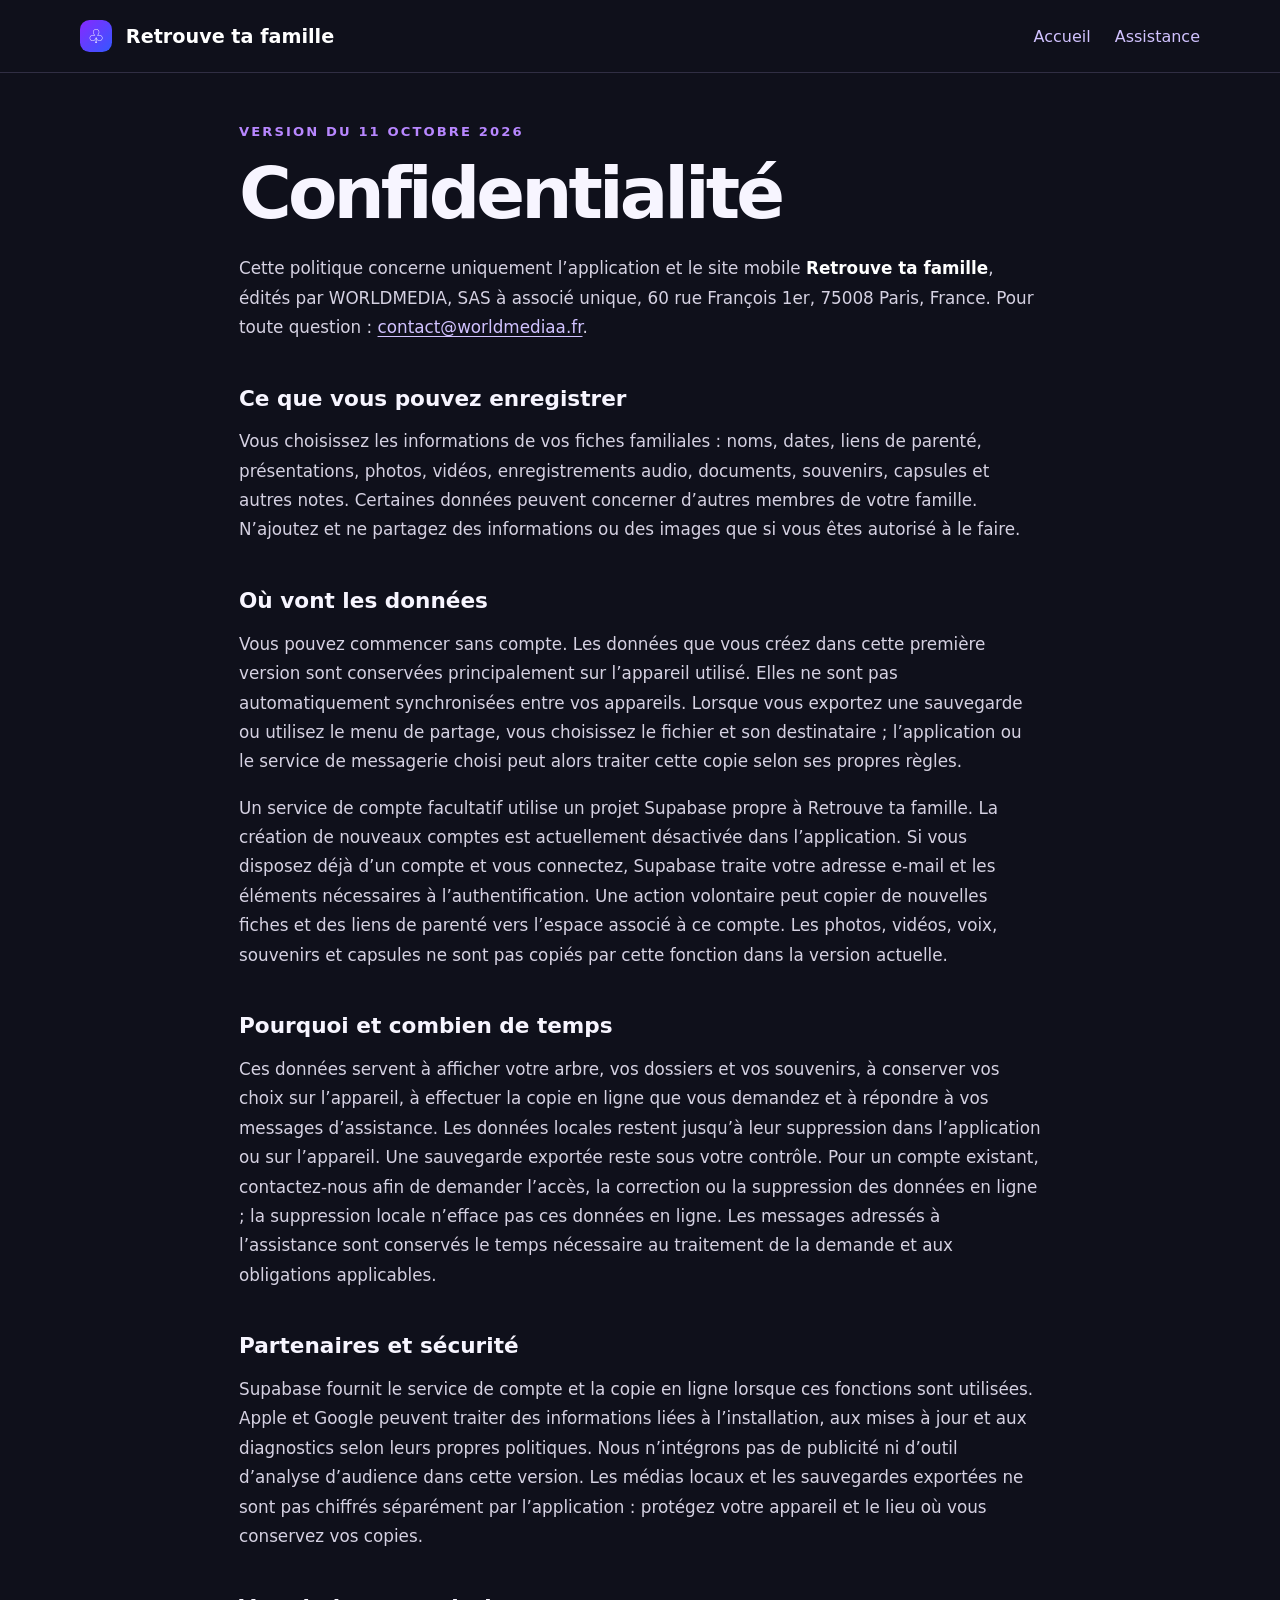
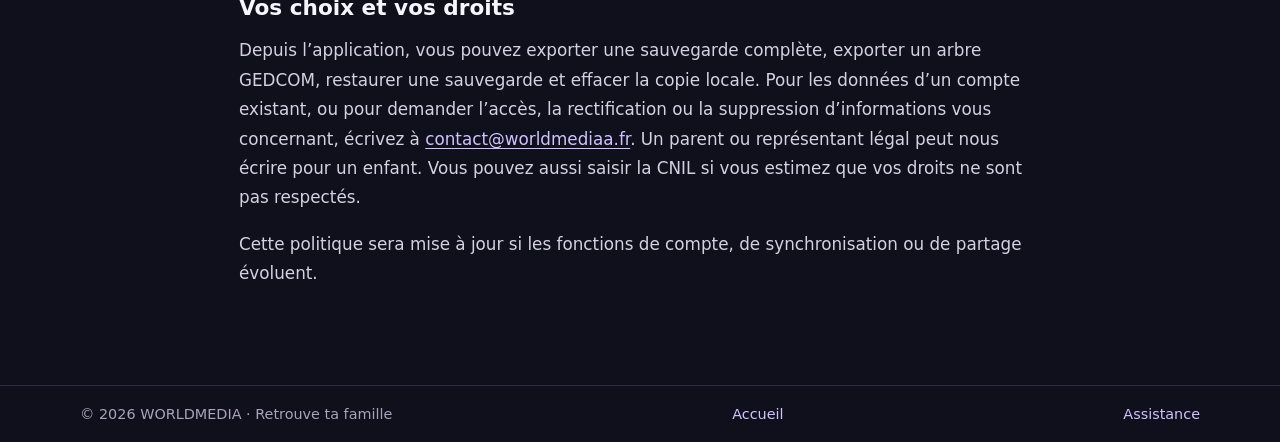
==== confidentialite.html @ b5c2c29b "Publie les informations de Retrouve ta famille" ====
<!doctype html>
<html lang="fr"><meta charset="utf-8"><meta name="viewport" content="width=device-width,initial-scale=1">
<title>Confidentialité — Retrouve ta famille</title><link rel="stylesheet" href="style.css">
<header><a class="brand" href="./"><span class="mark">♧</span> Retrouve ta famille</a><nav><a href="./">Accueil</a><a href="support.html">Assistance</a></nav></header>
<main class="document"><span class="eyebrow">Version du 11 octobre 2026</span><h1>Confidentialité</h1><p>Cette politique concerne uniquement l’application et le site mobile <strong>Retrouve ta famille</strong>, édités par WORLDMEDIA, SAS à associé unique, 60 rue François 1er, 75008 Paris, France. Pour toute question : <a href="mailto:contact@worldmediaa.fr">contact@worldmediaa.fr</a>.</p>
<h2>Ce que vous pouvez enregistrer</h2><p>Vous choisissez les informations de vos fiches familiales : noms, dates, liens de parenté, présentations, photos, vidéos, enregistrements audio, documents, souvenirs, capsules et autres notes. Certaines données peuvent concerner d’autres membres de votre famille. N’ajoutez et ne partagez des informations ou des images que si vous êtes autorisé à le faire.</p>
<h2>Où vont les données</h2><p>Vous pouvez commencer sans compte. Les données que vous créez dans cette première version sont conservées principalement sur l’appareil utilisé. Elles ne sont pas automatiquement synchronisées entre vos appareils. Lorsque vous exportez une sauvegarde ou utilisez le menu de partage, vous choisissez le fichier et son destinataire ; l’application ou le service de messagerie choisi peut alors traiter cette copie selon ses propres règles.</p><p>Un service de compte facultatif utilise un projet Supabase propre à Retrouve ta famille. La création de nouveaux comptes est actuellement désactivée dans l’application. Si vous disposez déjà d’un compte et vous connectez, Supabase traite votre adresse e-mail et les éléments nécessaires à l’authentification. Une action volontaire peut copier de nouvelles fiches et des liens de parenté vers l’espace associé à ce compte. Les photos, vidéos, voix, souvenirs et capsules ne sont pas copiés par cette fonction dans la version actuelle.</p>
<h2>Pourquoi et combien de temps</h2><p>Ces données servent à afficher votre arbre, vos dossiers et vos souvenirs, à conserver vos choix sur l’appareil, à effectuer la copie en ligne que vous demandez et à répondre à vos messages d’assistance. Les données locales restent jusqu’à leur suppression dans l’application ou sur l’appareil. Une sauvegarde exportée reste sous votre contrôle. Pour un compte existant, contactez-nous afin de demander l’accès, la correction ou la suppression des données en ligne ; la suppression locale n’efface pas ces données en ligne. Les messages adressés à l’assistance sont conservés le temps nécessaire au traitement de la demande et aux obligations applicables.</p>
<h2>Partenaires et sécurité</h2><p>Supabase fournit le service de compte et la copie en ligne lorsque ces fonctions sont utilisées. Apple et Google peuvent traiter des informations liées à l’installation, aux mises à jour et aux diagnostics selon leurs propres politiques. Nous n’intégrons pas de publicité ni d’outil d’analyse d’audience dans cette version. Les médias locaux et les sauvegardes exportées ne sont pas chiffrés séparément par l’application : protégez votre appareil et le lieu où vous conservez vos copies.</p>
<h2>Vos choix et vos droits</h2><p>Depuis l’application, vous pouvez exporter une sauvegarde complète, exporter un arbre GEDCOM, restaurer une sauvegarde et effacer la copie locale. Pour les données d’un compte existant, ou pour demander l’accès, la rectification ou la suppression d’informations vous concernant, écrivez à <a href="mailto:contact@worldmediaa.fr">contact@worldmediaa.fr</a>. Un parent ou représentant légal peut nous écrire pour un enfant. Vous pouvez aussi saisir la CNIL si vous estimez que vos droits ne sont pas respectés.</p><p>Cette politique sera mise à jour si les fonctions de compte, de synchronisation ou de partage évoluent.</p></main>
<footer><span>© 2026 WORLDMEDIA · Retrouve ta famille</span><a href="./">Accueil</a><a href="support.html">Assistance</a></footer></html>
---- style.css ----
:root{color-scheme:dark;font-family:Inter,ui-sans-serif,system-ui,-apple-system,Segoe UI,sans-serif;background:#0f101b;color:#f7f5ff}*{box-sizing:border-box}body{margin:0}a{color:#d1c2ff;text-underline-offset:3px}header,footer{display:flex;align-items:center;justify-content:space-between;gap:2rem;padding:1.25rem max(1.5rem,calc((100vw - 1120px)/2));border-color:#302e43;border-style:solid;border-width:0 0 1px}.brand{text-decoration:none;font-weight:800;color:#fff;font-size:1.2rem}.mark{display:inline-grid;place-items:center;background:linear-gradient(135deg,#8729ff,#3458ff);width:2rem;height:2rem;border-radius:.6rem;margin-right:.45rem}nav,footer{display:flex;gap:1.5rem;flex-wrap:wrap}nav a,footer a{text-decoration:none}main{max-width:1120px;margin:auto;padding:3rem 1.5rem 5rem}.hero{max-width:850px;padding:2rem 0 4rem}.eyebrow{text-transform:uppercase;letter-spacing:.16em;color:#b887ff;font-weight:800;font-size:.82rem}h1{font-size:clamp(2.8rem,7vw,5.8rem);line-height:1.03;letter-spacing:-.055em;margin:1rem 0 1.5rem}h1 em{font-style:normal;color:#ad80ff}.hero p{font-size:clamp(1.15rem,2.5vw,1.5rem);line-height:1.55;color:#d5d1e2;max-width:760px}.actions{display:flex;gap:1rem;flex-wrap:wrap;margin-top:2rem}.button{display:inline-flex;padding:.9rem 1.4rem;border-radius:999px;background:linear-gradient(110deg,#8625fa,#3259f4);color:white;text-decoration:none;font-weight:800}.button.secondary{background:#222238}.cards{display:grid;grid-template-columns:repeat(3,1fr);gap:1rem}.cards article,.note{background:#191a2a;border:1px solid #35344b;border-radius:1.25rem;padding:1.5rem}.cards h2{margin:.25rem 0 .8rem;font-size:1.25rem}.cards p,.note{color:#c9c5d6;line-height:1.6}.note{margin-top:2rem}.document{max-width:850px}.document h1{font-size:clamp(2.8rem,6vw,4.5rem)}.document h2{font-size:1.35rem;margin:2.7rem 0 .6rem}.document p{line-height:1.75;color:#d5d1e2;font-size:1.05rem}.document strong{color:#fff}footer{border-width:1px 0 0;color:#a8a2ba;font-size:.9rem}@media(max-width:720px){header{align-items:flex-start;flex-direction:column;gap:.7rem}.cards{grid-template-columns:1fr}main{padding-top:2rem}.hero{padding-bottom:2rem}}
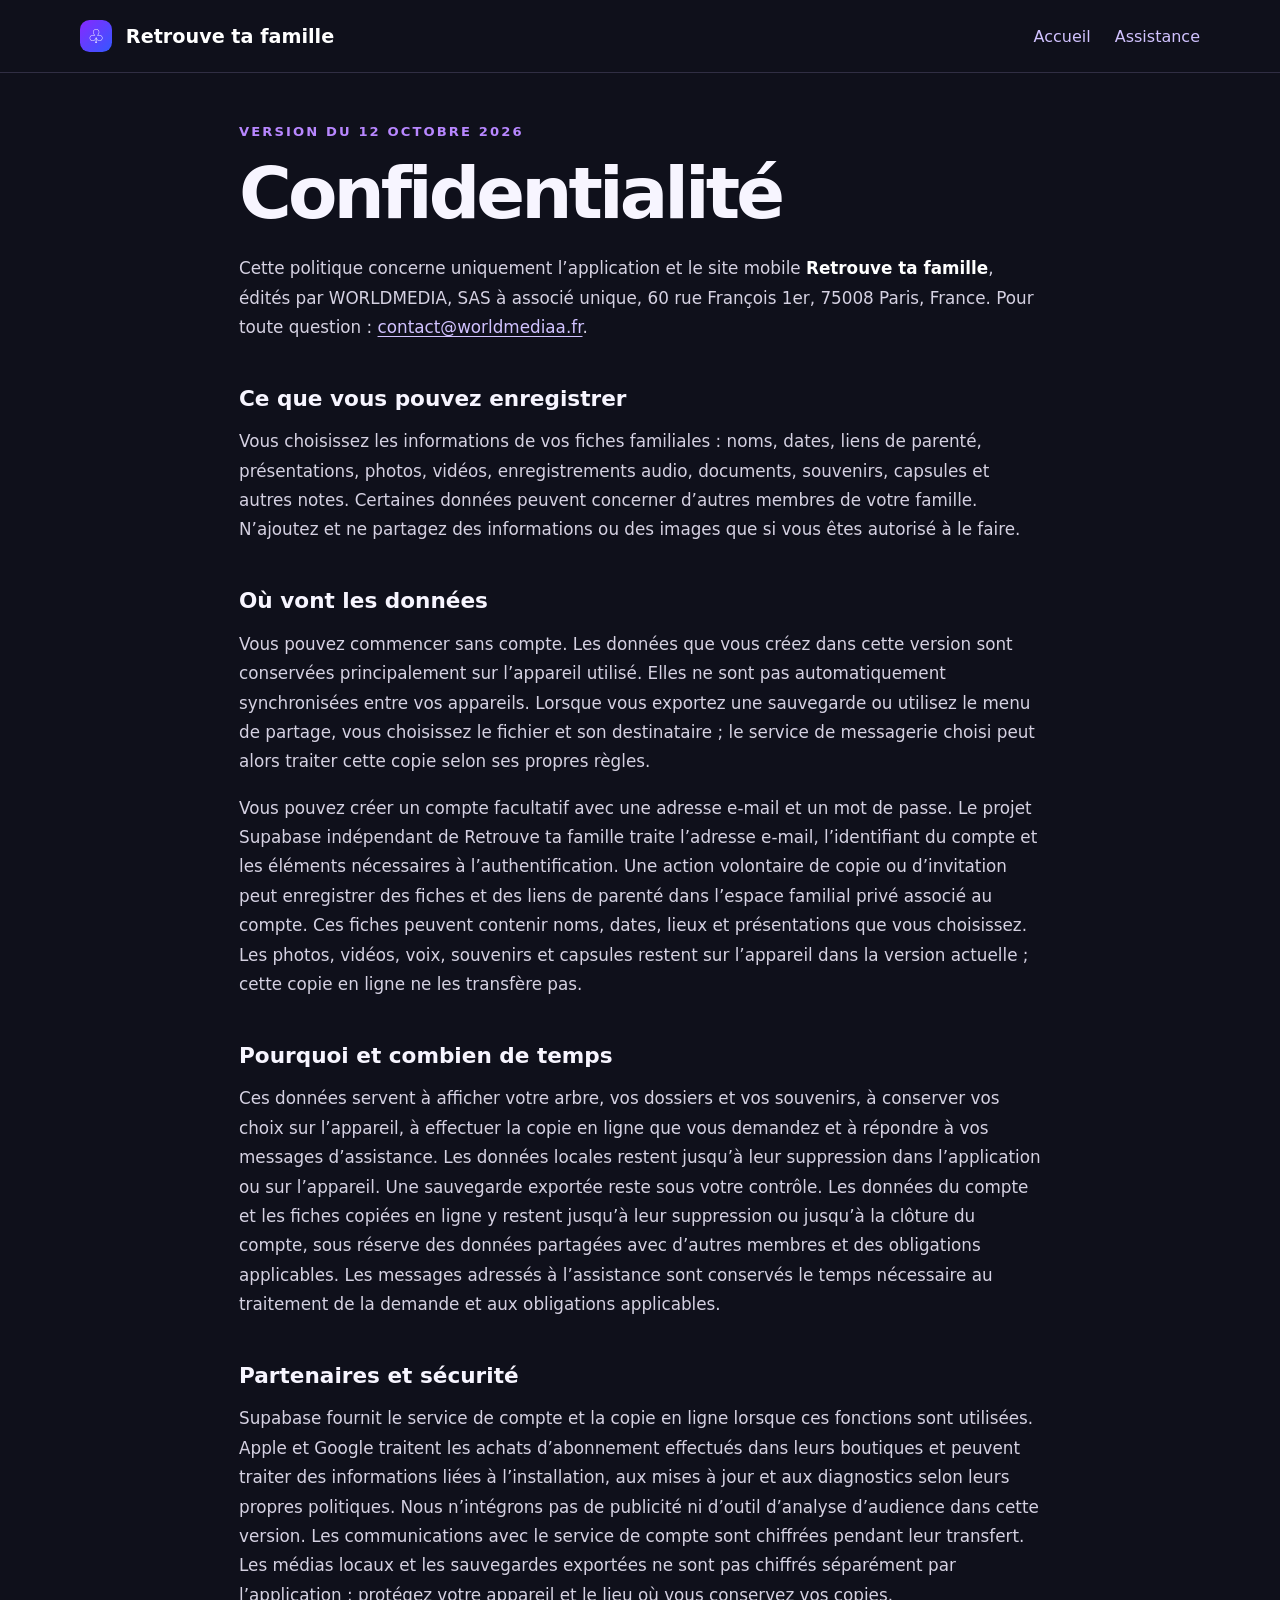
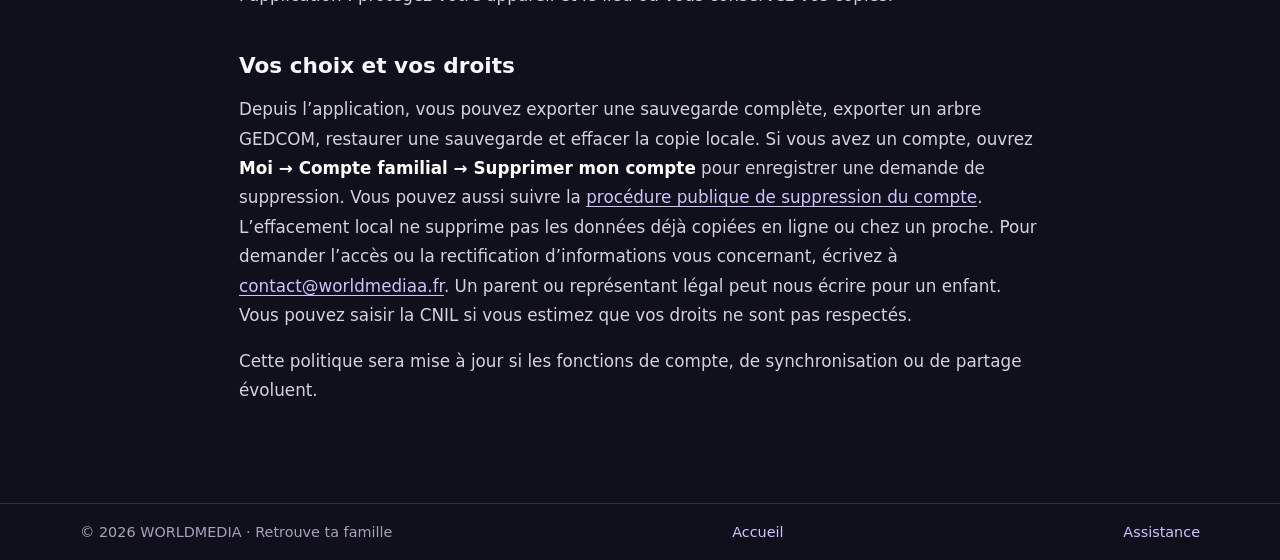
==== commit ad1f15d6: "Actualiser confidentialité et suppression du compte" ====
--- a/confidentialite.html
+++ b/confidentialite.html
@@ -2,10 +2,10 @@
 <html lang="fr"><meta charset="utf-8"><meta name="viewport" content="width=device-width,initial-scale=1">
 <title>Confidentialité — Retrouve ta famille</title><link rel="stylesheet" href="style.css">
 <header><a class="brand" href="./"><span class="mark">♧</span> Retrouve ta famille</a><nav><a href="./">Accueil</a><a href="support.html">Assistance</a></nav></header>
-<main class="document"><span class="eyebrow">Version du 11 octobre 2026</span><h1>Confidentialité</h1><p>Cette politique concerne uniquement l’application et le site mobile <strong>Retrouve ta famille</strong>, édités par WORLDMEDIA, SAS à associé unique, 60 rue François 1er, 75008 Paris, France. Pour toute question : <a href="mailto:contact@worldmediaa.fr">contact@worldmediaa.fr</a>.</p>
+<main class="document"><span class="eyebrow">Version du 12 octobre 2026</span><h1>Confidentialité</h1><p>Cette politique concerne uniquement l’application et le site mobile <strong>Retrouve ta famille</strong>, édités par WORLDMEDIA, SAS à associé unique, 60 rue François 1er, 75008 Paris, France. Pour toute question : <a href="mailto:contact@worldmediaa.fr">contact@worldmediaa.fr</a>.</p>
 <h2>Ce que vous pouvez enregistrer</h2><p>Vous choisissez les informations de vos fiches familiales : noms, dates, liens de parenté, présentations, photos, vidéos, enregistrements audio, documents, souvenirs, capsules et autres notes. Certaines données peuvent concerner d’autres membres de votre famille. N’ajoutez et ne partagez des informations ou des images que si vous êtes autorisé à le faire.</p>
-<h2>Où vont les données</h2><p>Vous pouvez commencer sans compte. Les données que vous créez dans cette première version sont conservées principalement sur l’appareil utilisé. Elles ne sont pas automatiquement synchronisées entre vos appareils. Lorsque vous exportez une sauvegarde ou utilisez le menu de partage, vous choisissez le fichier et son destinataire ; l’application ou le service de messagerie choisi peut alors traiter cette copie selon ses propres règles.</p><p>Un service de compte facultatif utilise un projet Supabase propre à Retrouve ta famille. La création de nouveaux comptes est actuellement désactivée dans l’application. Si vous disposez déjà d’un compte et vous connectez, Supabase traite votre adresse e-mail et les éléments nécessaires à l’authentification. Une action volontaire peut copier de nouvelles fiches et des liens de parenté vers l’espace associé à ce compte. Les photos, vidéos, voix, souvenirs et capsules ne sont pas copiés par cette fonction dans la version actuelle.</p>
-<h2>Pourquoi et combien de temps</h2><p>Ces données servent à afficher votre arbre, vos dossiers et vos souvenirs, à conserver vos choix sur l’appareil, à effectuer la copie en ligne que vous demandez et à répondre à vos messages d’assistance. Les données locales restent jusqu’à leur suppression dans l’application ou sur l’appareil. Une sauvegarde exportée reste sous votre contrôle. Pour un compte existant, contactez-nous afin de demander l’accès, la correction ou la suppression des données en ligne ; la suppression locale n’efface pas ces données en ligne. Les messages adressés à l’assistance sont conservés le temps nécessaire au traitement de la demande et aux obligations applicables.</p>
-<h2>Partenaires et sécurité</h2><p>Supabase fournit le service de compte et la copie en ligne lorsque ces fonctions sont utilisées. Apple et Google peuvent traiter des informations liées à l’installation, aux mises à jour et aux diagnostics selon leurs propres politiques. Nous n’intégrons pas de publicité ni d’outil d’analyse d’audience dans cette version. Les médias locaux et les sauvegardes exportées ne sont pas chiffrés séparément par l’application : protégez votre appareil et le lieu où vous conservez vos copies.</p>
-<h2>Vos choix et vos droits</h2><p>Depuis l’application, vous pouvez exporter une sauvegarde complète, exporter un arbre GEDCOM, restaurer une sauvegarde et effacer la copie locale. Pour les données d’un compte existant, ou pour demander l’accès, la rectification ou la suppression d’informations vous concernant, écrivez à <a href="mailto:contact@worldmediaa.fr">contact@worldmediaa.fr</a>. Un parent ou représentant légal peut nous écrire pour un enfant. Vous pouvez aussi saisir la CNIL si vous estimez que vos droits ne sont pas respectés.</p><p>Cette politique sera mise à jour si les fonctions de compte, de synchronisation ou de partage évoluent.</p></main>
+<h2>Où vont les données</h2><p>Vous pouvez commencer sans compte. Les données que vous créez dans cette version sont conservées principalement sur l’appareil utilisé. Elles ne sont pas automatiquement synchronisées entre vos appareils. Lorsque vous exportez une sauvegarde ou utilisez le menu de partage, vous choisissez le fichier et son destinataire ; le service de messagerie choisi peut alors traiter cette copie selon ses propres règles.</p><p>Vous pouvez créer un compte facultatif avec une adresse e-mail et un mot de passe. Le projet Supabase indépendant de Retrouve ta famille traite l’adresse e-mail, l’identifiant du compte et les éléments nécessaires à l’authentification. Une action volontaire de copie ou d’invitation peut enregistrer des fiches et des liens de parenté dans l’espace familial privé associé au compte. Ces fiches peuvent contenir noms, dates, lieux et présentations que vous choisissez. Les photos, vidéos, voix, souvenirs et capsules restent sur l’appareil dans la version actuelle ; cette copie en ligne ne les transfère pas.</p>
+<h2>Pourquoi et combien de temps</h2><p>Ces données servent à afficher votre arbre, vos dossiers et vos souvenirs, à conserver vos choix sur l’appareil, à effectuer la copie en ligne que vous demandez et à répondre à vos messages d’assistance. Les données locales restent jusqu’à leur suppression dans l’application ou sur l’appareil. Une sauvegarde exportée reste sous votre contrôle. Les données du compte et les fiches copiées en ligne y restent jusqu’à leur suppression ou jusqu’à la clôture du compte, sous réserve des données partagées avec d’autres membres et des obligations applicables. Les messages adressés à l’assistance sont conservés le temps nécessaire au traitement de la demande et aux obligations applicables.</p>
+<h2>Partenaires et sécurité</h2><p>Supabase fournit le service de compte et la copie en ligne lorsque ces fonctions sont utilisées. Apple et Google traitent les achats d’abonnement effectués dans leurs boutiques et peuvent traiter des informations liées à l’installation, aux mises à jour et aux diagnostics selon leurs propres politiques. Nous n’intégrons pas de publicité ni d’outil d’analyse d’audience dans cette version. Les communications avec le service de compte sont chiffrées pendant leur transfert. Les médias locaux et les sauvegardes exportées ne sont pas chiffrés séparément par l’application : protégez votre appareil et le lieu où vous conservez vos copies.</p>
+<h2>Vos choix et vos droits</h2><p>Depuis l’application, vous pouvez exporter une sauvegarde complète, exporter un arbre GEDCOM, restaurer une sauvegarde et effacer la copie locale. Si vous avez un compte, ouvrez <strong>Moi → Compte familial → Supprimer mon compte</strong> pour enregistrer une demande de suppression. Vous pouvez aussi suivre la <a href="suppression-compte.html">procédure publique de suppression du compte</a>. L’effacement local ne supprime pas les données déjà copiées en ligne ou chez un proche. Pour demander l’accès ou la rectification d’informations vous concernant, écrivez à <a href="mailto:contact@worldmediaa.fr">contact@worldmediaa.fr</a>. Un parent ou représentant légal peut nous écrire pour un enfant. Vous pouvez saisir la CNIL si vous estimez que vos droits ne sont pas respectés.</p><p>Cette politique sera mise à jour si les fonctions de compte, de synchronisation ou de partage évoluent.</p></main>
 <footer><span>© 2026 WORLDMEDIA · Retrouve ta famille</span><a href="./">Accueil</a><a href="support.html">Assistance</a></footer></html>
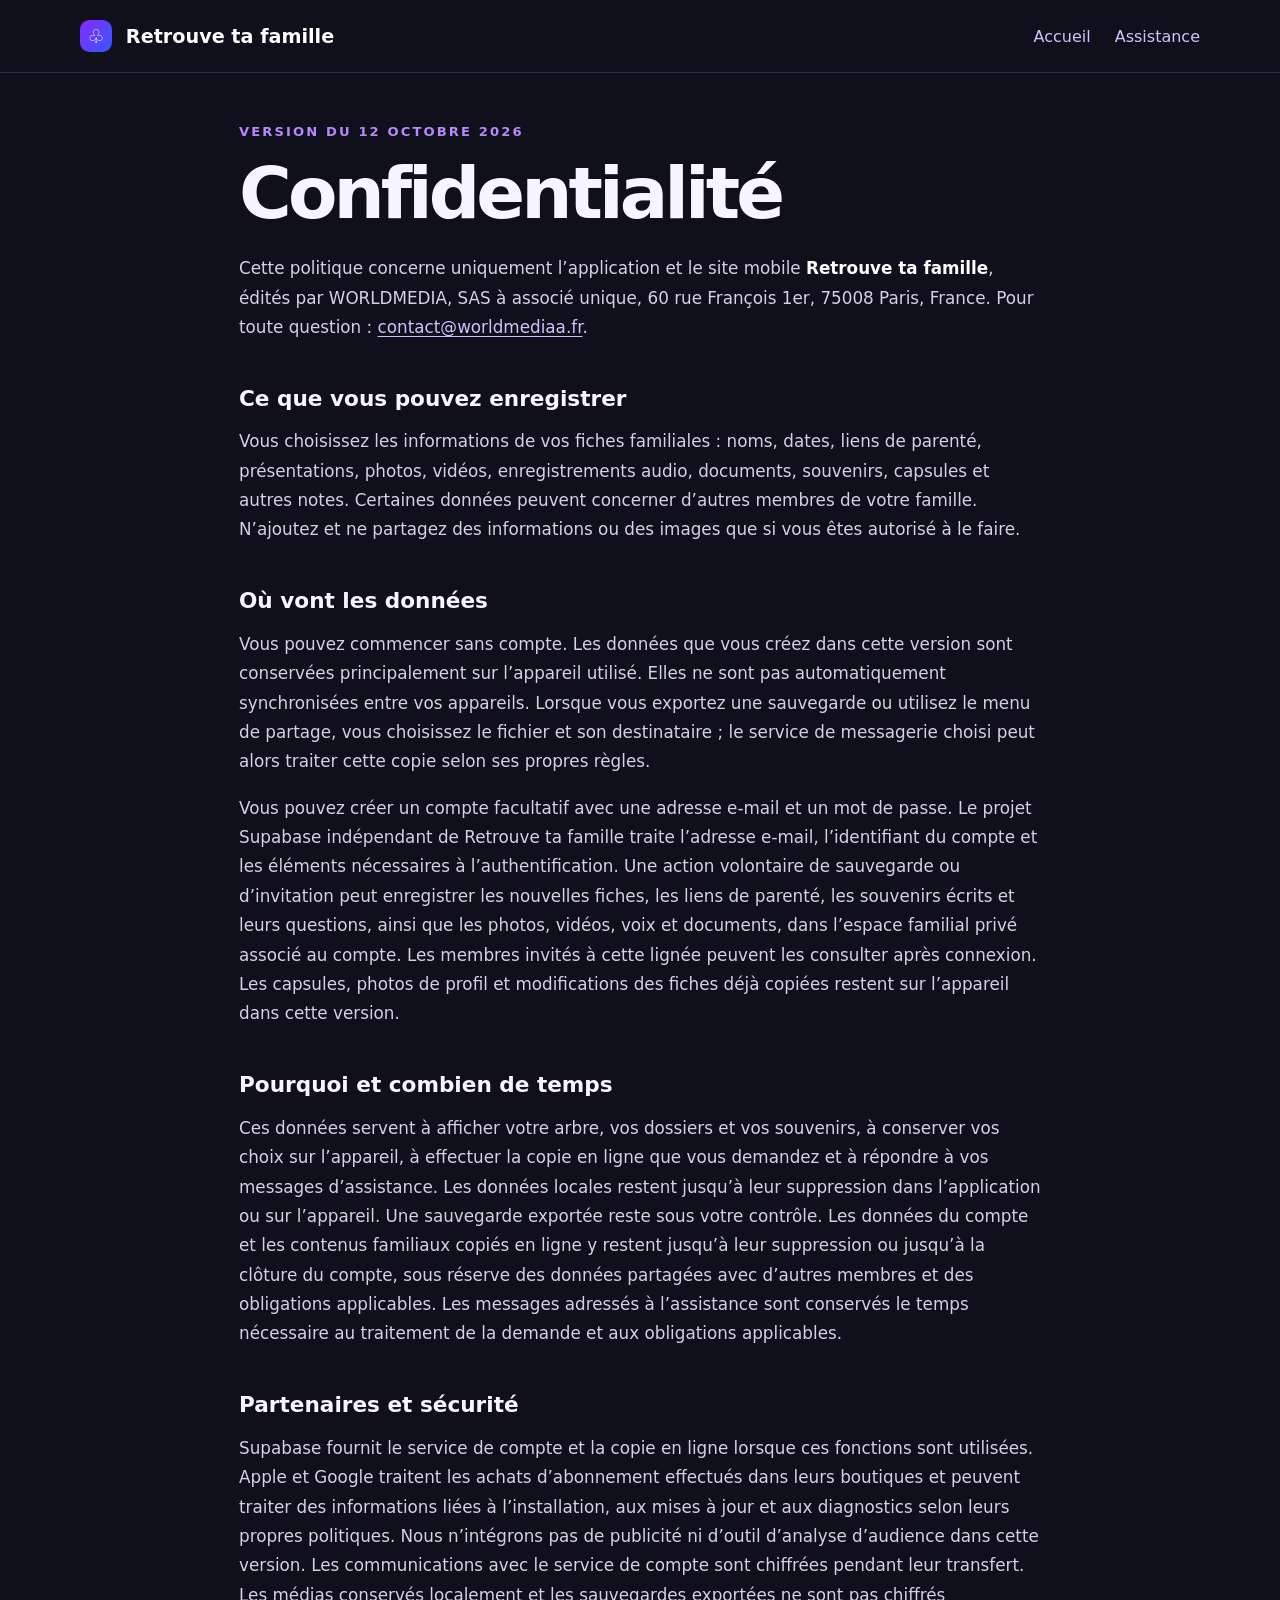
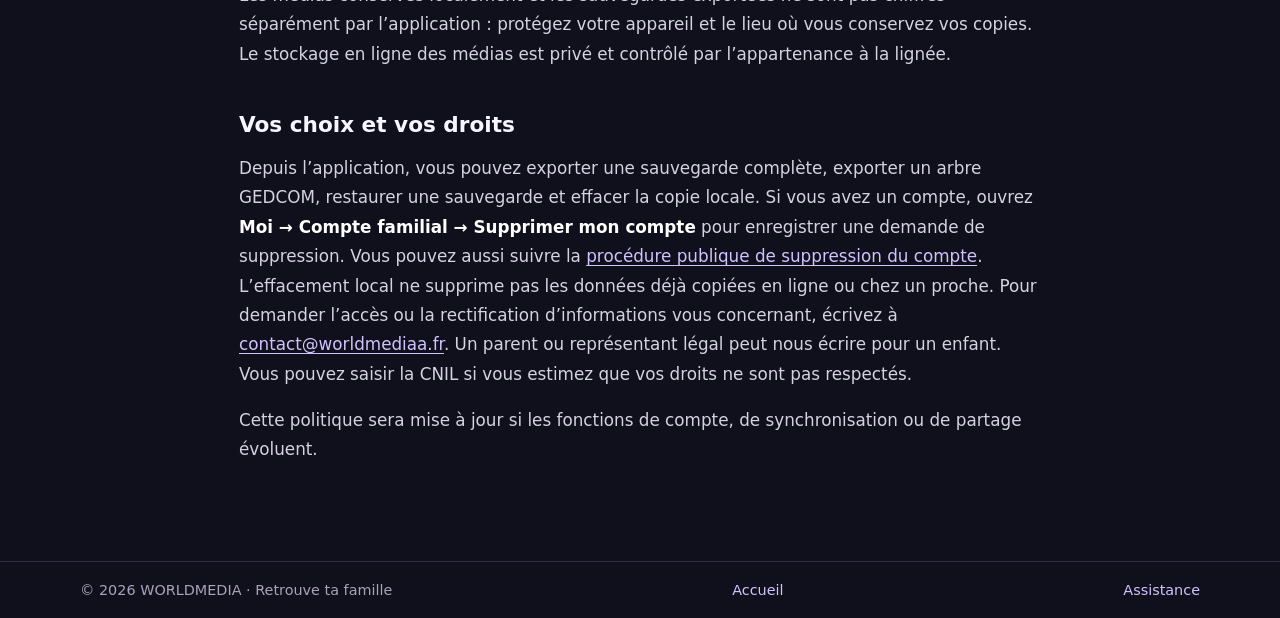
==== commit b06db884: "Actualise les pages publiques pour la sauvegarde familiale privee" ====
--- a/confidentialite.html
+++ b/confidentialite.html
@@ -4,8 +4,8 @@
 <header><a class="brand" href="./"><span class="mark">♧</span> Retrouve ta famille</a><nav><a href="./">Accueil</a><a href="support.html">Assistance</a></nav></header>
 <main class="document"><span class="eyebrow">Version du 12 octobre 2026</span><h1>Confidentialité</h1><p>Cette politique concerne uniquement l’application et le site mobile <strong>Retrouve ta famille</strong>, édités par WORLDMEDIA, SAS à associé unique, 60 rue François 1er, 75008 Paris, France. Pour toute question : <a href="mailto:contact@worldmediaa.fr">contact@worldmediaa.fr</a>.</p>
 <h2>Ce que vous pouvez enregistrer</h2><p>Vous choisissez les informations de vos fiches familiales : noms, dates, liens de parenté, présentations, photos, vidéos, enregistrements audio, documents, souvenirs, capsules et autres notes. Certaines données peuvent concerner d’autres membres de votre famille. N’ajoutez et ne partagez des informations ou des images que si vous êtes autorisé à le faire.</p>
-<h2>Où vont les données</h2><p>Vous pouvez commencer sans compte. Les données que vous créez dans cette version sont conservées principalement sur l’appareil utilisé. Elles ne sont pas automatiquement synchronisées entre vos appareils. Lorsque vous exportez une sauvegarde ou utilisez le menu de partage, vous choisissez le fichier et son destinataire ; le service de messagerie choisi peut alors traiter cette copie selon ses propres règles.</p><p>Vous pouvez créer un compte facultatif avec une adresse e-mail et un mot de passe. Le projet Supabase indépendant de Retrouve ta famille traite l’adresse e-mail, l’identifiant du compte et les éléments nécessaires à l’authentification. Une action volontaire de copie ou d’invitation peut enregistrer des fiches et des liens de parenté dans l’espace familial privé associé au compte. Ces fiches peuvent contenir noms, dates, lieux et présentations que vous choisissez. Les photos, vidéos, voix, souvenirs et capsules restent sur l’appareil dans la version actuelle ; cette copie en ligne ne les transfère pas.</p>
-<h2>Pourquoi et combien de temps</h2><p>Ces données servent à afficher votre arbre, vos dossiers et vos souvenirs, à conserver vos choix sur l’appareil, à effectuer la copie en ligne que vous demandez et à répondre à vos messages d’assistance. Les données locales restent jusqu’à leur suppression dans l’application ou sur l’appareil. Une sauvegarde exportée reste sous votre contrôle. Les données du compte et les fiches copiées en ligne y restent jusqu’à leur suppression ou jusqu’à la clôture du compte, sous réserve des données partagées avec d’autres membres et des obligations applicables. Les messages adressés à l’assistance sont conservés le temps nécessaire au traitement de la demande et aux obligations applicables.</p>
-<h2>Partenaires et sécurité</h2><p>Supabase fournit le service de compte et la copie en ligne lorsque ces fonctions sont utilisées. Apple et Google traitent les achats d’abonnement effectués dans leurs boutiques et peuvent traiter des informations liées à l’installation, aux mises à jour et aux diagnostics selon leurs propres politiques. Nous n’intégrons pas de publicité ni d’outil d’analyse d’audience dans cette version. Les communications avec le service de compte sont chiffrées pendant leur transfert. Les médias locaux et les sauvegardes exportées ne sont pas chiffrés séparément par l’application : protégez votre appareil et le lieu où vous conservez vos copies.</p>
+<h2>Où vont les données</h2><p>Vous pouvez commencer sans compte. Les données que vous créez dans cette version sont conservées principalement sur l’appareil utilisé. Elles ne sont pas automatiquement synchronisées entre vos appareils. Lorsque vous exportez une sauvegarde ou utilisez le menu de partage, vous choisissez le fichier et son destinataire ; le service de messagerie choisi peut alors traiter cette copie selon ses propres règles.</p><p>Vous pouvez créer un compte facultatif avec une adresse e-mail et un mot de passe. Le projet Supabase indépendant de Retrouve ta famille traite l’adresse e-mail, l’identifiant du compte et les éléments nécessaires à l’authentification. Une action volontaire de sauvegarde ou d’invitation peut enregistrer les nouvelles fiches, les liens de parenté, les souvenirs écrits et leurs questions, ainsi que les photos, vidéos, voix et documents, dans l’espace familial privé associé au compte. Les membres invités à cette lignée peuvent les consulter après connexion. Les capsules, photos de profil et modifications des fiches déjà copiées restent sur l’appareil dans cette version.</p>
+<h2>Pourquoi et combien de temps</h2><p>Ces données servent à afficher votre arbre, vos dossiers et vos souvenirs, à conserver vos choix sur l’appareil, à effectuer la copie en ligne que vous demandez et à répondre à vos messages d’assistance. Les données locales restent jusqu’à leur suppression dans l’application ou sur l’appareil. Une sauvegarde exportée reste sous votre contrôle. Les données du compte et les contenus familiaux copiés en ligne y restent jusqu’à leur suppression ou jusqu’à la clôture du compte, sous réserve des données partagées avec d’autres membres et des obligations applicables. Les messages adressés à l’assistance sont conservés le temps nécessaire au traitement de la demande et aux obligations applicables.</p>
+<h2>Partenaires et sécurité</h2><p>Supabase fournit le service de compte et la copie en ligne lorsque ces fonctions sont utilisées. Apple et Google traitent les achats d’abonnement effectués dans leurs boutiques et peuvent traiter des informations liées à l’installation, aux mises à jour et aux diagnostics selon leurs propres politiques. Nous n’intégrons pas de publicité ni d’outil d’analyse d’audience dans cette version. Les communications avec le service de compte sont chiffrées pendant leur transfert. Les médias conservés localement et les sauvegardes exportées ne sont pas chiffrés séparément par l’application : protégez votre appareil et le lieu où vous conservez vos copies. Le stockage en ligne des médias est privé et contrôlé par l’appartenance à la lignée.</p>
 <h2>Vos choix et vos droits</h2><p>Depuis l’application, vous pouvez exporter une sauvegarde complète, exporter un arbre GEDCOM, restaurer une sauvegarde et effacer la copie locale. Si vous avez un compte, ouvrez <strong>Moi → Compte familial → Supprimer mon compte</strong> pour enregistrer une demande de suppression. Vous pouvez aussi suivre la <a href="suppression-compte.html">procédure publique de suppression du compte</a>. L’effacement local ne supprime pas les données déjà copiées en ligne ou chez un proche. Pour demander l’accès ou la rectification d’informations vous concernant, écrivez à <a href="mailto:contact@worldmediaa.fr">contact@worldmediaa.fr</a>. Un parent ou représentant légal peut nous écrire pour un enfant. Vous pouvez saisir la CNIL si vous estimez que vos droits ne sont pas respectés.</p><p>Cette politique sera mise à jour si les fonctions de compte, de synchronisation ou de partage évoluent.</p></main>
 <footer><span>© 2026 WORLDMEDIA · Retrouve ta famille</span><a href="./">Accueil</a><a href="support.html">Assistance</a></footer></html>
